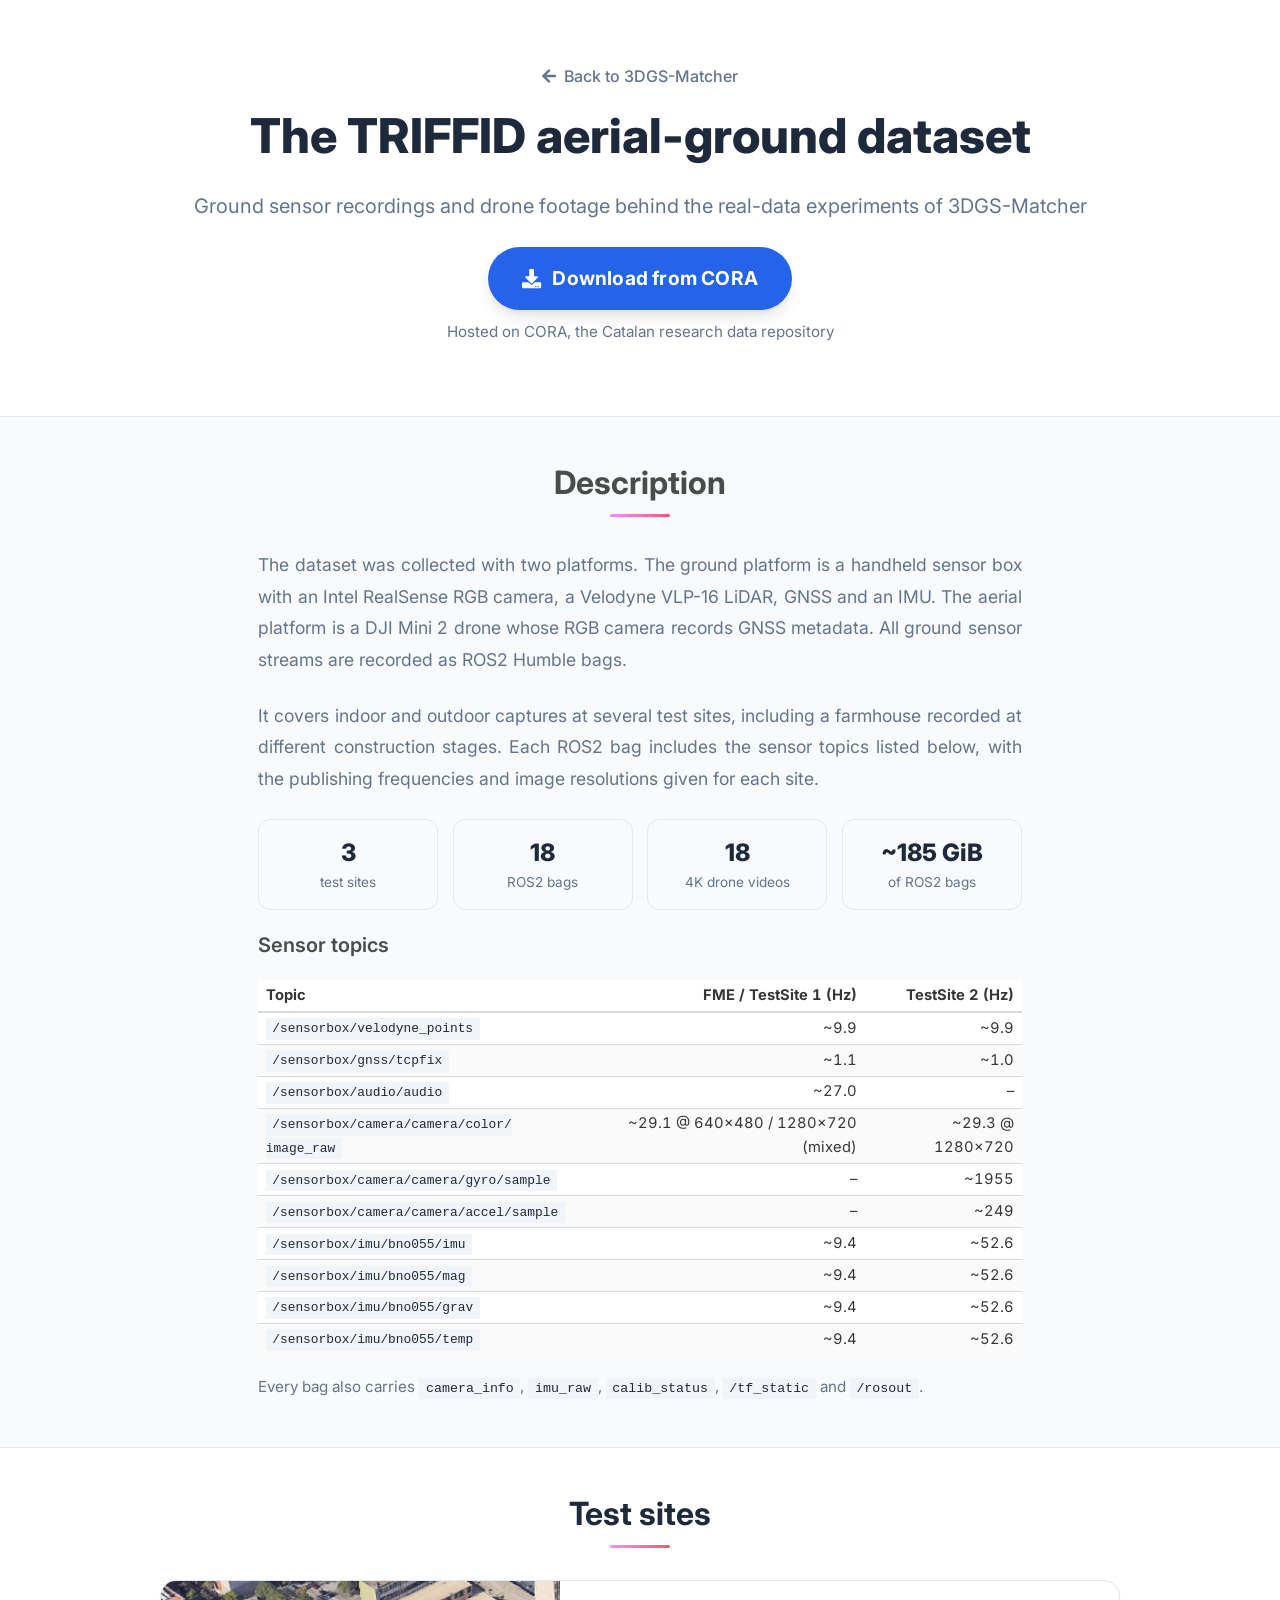
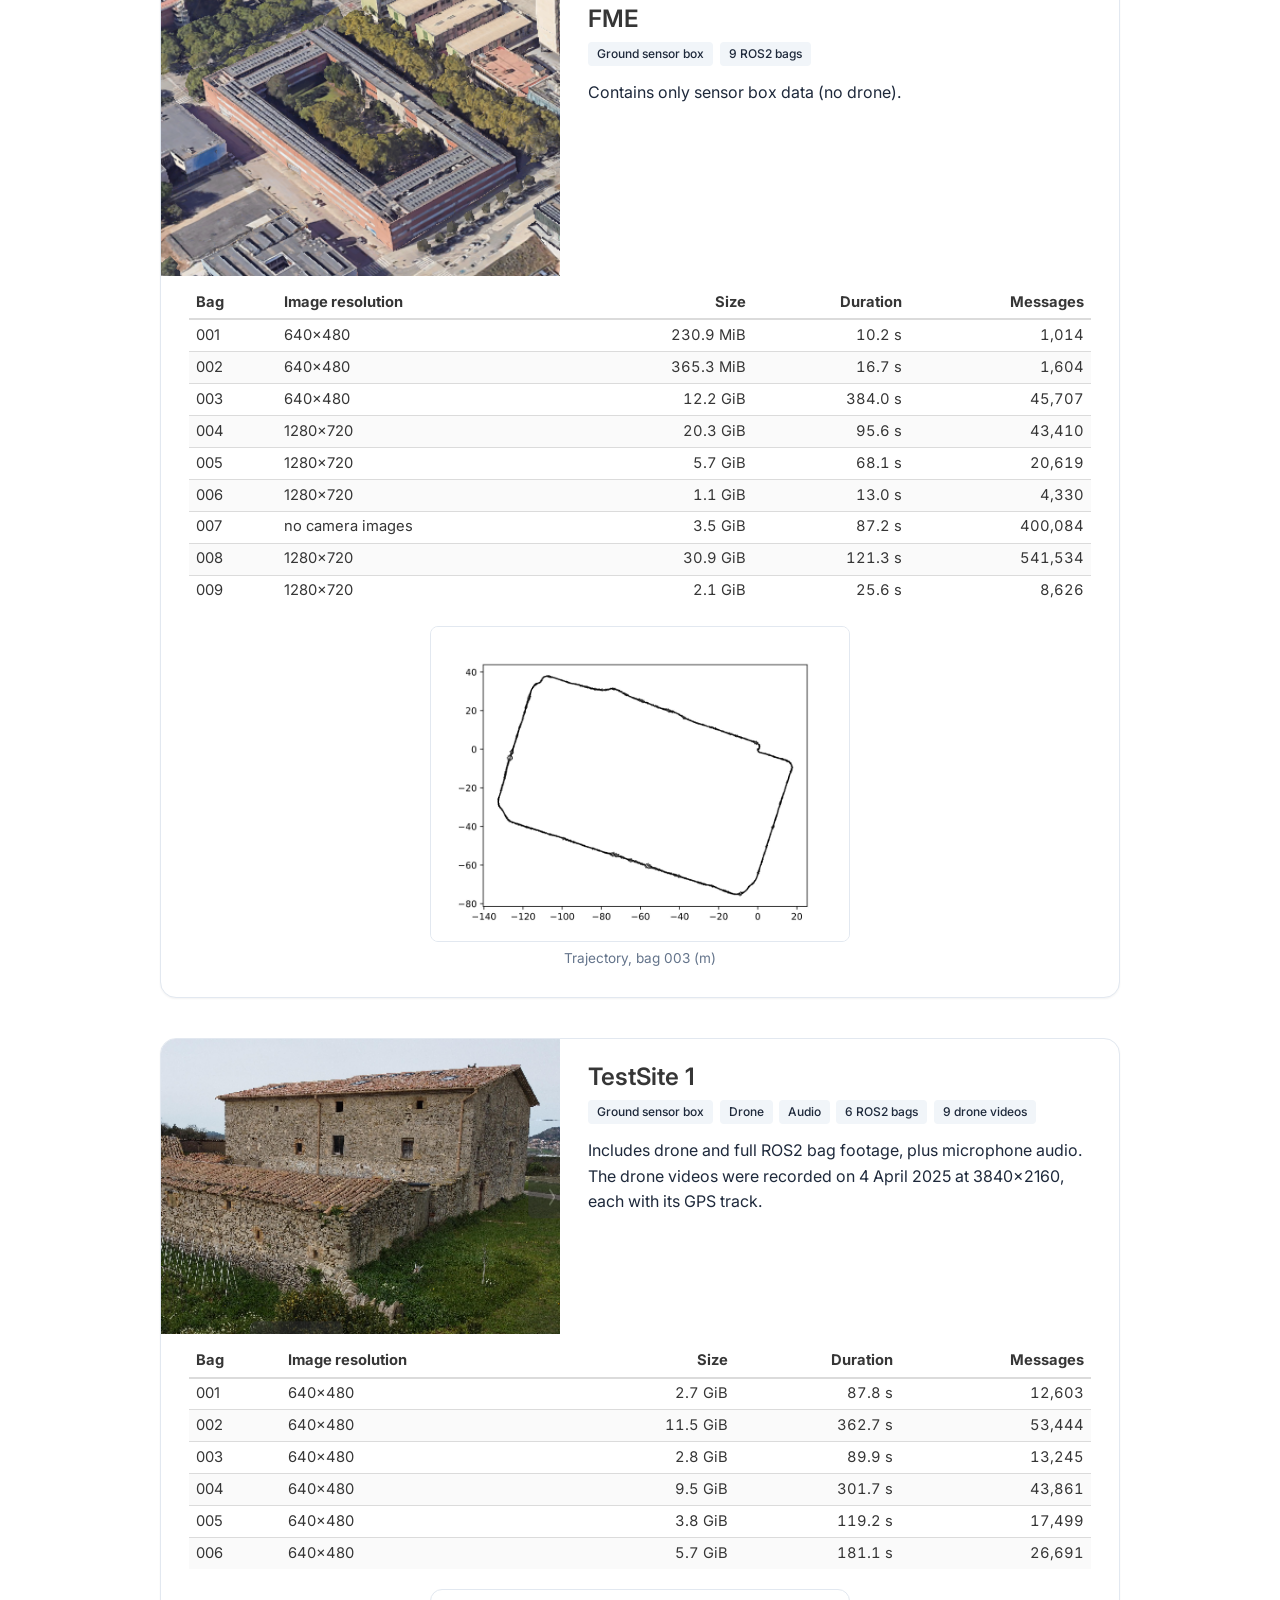
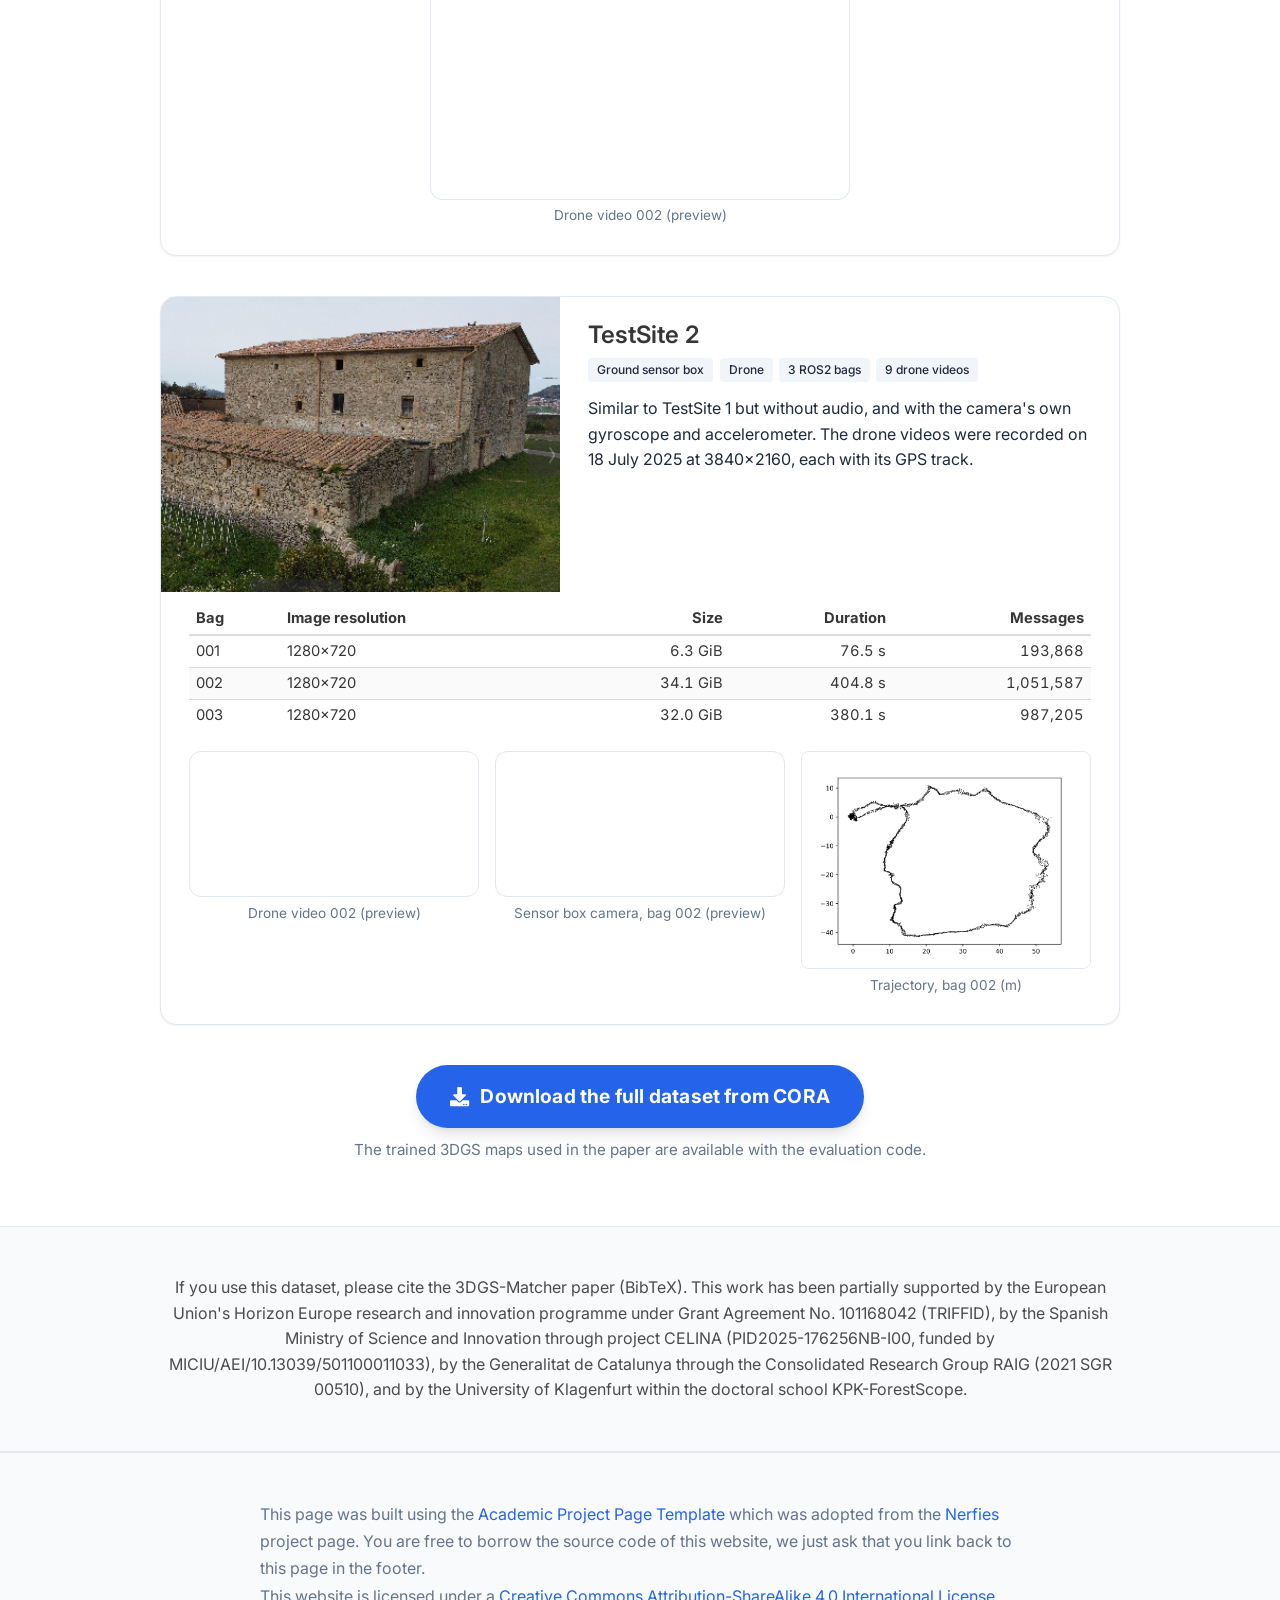
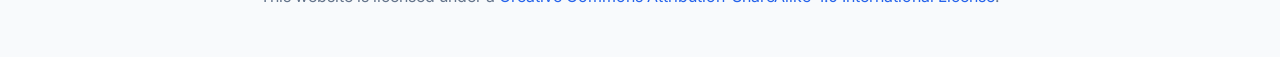
==== dataset.html @ 2a4c0d6c "Add dataset page, logos, funding and perturbation studies - dataset.html: TRIFFID aerial-ground data" ====
<!DOCTYPE html>
<html lang="en">
<head>
  <meta charset="utf-8">
  <meta name="viewport" content="width=device-width, initial-scale=1">
  <title>Dataset | 3DGS-Matcher</title>
  <meta name="description" content="Aerial and ground recordings used by 3DGS-Matcher: ROS2 bags from a handheld LiDAR, camera, GNSS and IMU sensor box, and DJI drone footage, downloadable from CORA.">
  <meta name="author" content="Jaume Albardaner i Torras, Félix Auger, Frédérick Lanthier, Àngel Santamaria-Navarro">
  <meta name="theme-color" content="#2563eb">
  <link rel="icon" type="image/x-icon" href="https://github.com/JaumeAlbardaner/JaumeAlbardaner.github.io/blob/master/assets/img/J.png?raw=true">

  <link rel="preconnect" href="https://fonts.googleapis.com">
  <link rel="preconnect" href="https://fonts.gstatic.com" crossorigin>
  <link href="https://fonts.googleapis.com/css2?family=Inter:wght@400;500;600;700;800&display=swap" rel="stylesheet">
  <link rel="stylesheet" href="static/css/bulma.min.css">
  <link rel="stylesheet" href="static/css/index.css">
  <link rel="stylesheet" href="static/css/fontawesome.all.min.css">
  <script defer src="static/js/fontawesome.all.min.js"></script>

  <style>
    .back-link { display: inline-block; margin-bottom: 1.25rem; color: var(--text-secondary); font-weight: 500; }
    .back-link:hover { color: var(--primary-color); }

    /* The download button: the most visible element of the page. */
    .cora-cta { display: flex; flex-direction: column; align-items: center; gap: 0.6rem; margin: 1.75rem 0 0.5rem; }
    .cora-button {
      display: inline-flex; align-items: center; gap: 0.7rem;
      padding: 1rem 2.1rem; border-radius: 999px;
      background: var(--primary-color); color: #fff !important;
      font-size: 1.2rem; font-weight: 700; letter-spacing: 0.01em;
      box-shadow: var(--shadow-lg); transition: var(--transition);
    }
    .cora-button:hover { background: var(--primary-hover); transform: translateY(-2px); box-shadow: var(--shadow-xl); }
    .cora-note { color: var(--text-secondary); font-size: 0.95rem; }

    .fact-grid { display: grid; grid-template-columns: repeat(auto-fit, minmax(150px, 1fr)); gap: 0.9rem; margin: 1.5rem 0; }
    .fact { background: var(--background-secondary); border: 1px solid var(--border-color); border-radius: var(--border-radius); padding: 0.9rem 1rem; text-align: center; }
    .fact .num { display: block; font-size: 1.5rem; font-weight: 800; color: var(--text-primary); }
    .fact .lbl { display: block; font-size: 0.85rem; color: var(--text-secondary); }

    .site-card { border: 1px solid var(--border-color); border-radius: var(--border-radius-lg); overflow: hidden; margin-bottom: 2.5rem; background: var(--background-primary); box-shadow: var(--shadow-sm); }
    .site-card .site-head { display: grid; grid-template-columns: minmax(0, 1fr) minmax(0, 1.4fr); }
    .site-card .site-photo { width: 100%; height: 100%; min-height: 220px; object-fit: cover; display: block; }
    .site-card .site-text { padding: 1.5rem 1.75rem; }
    .site-card .site-text h3 { margin-bottom: 0.4rem; }
    .site-card .site-body { padding: 0 1.75rem 1.75rem; }
    .tag-row { display: flex; flex-wrap: wrap; gap: 0.4rem; margin: 0.6rem 0 0.9rem; }
    .tag-row .tag { background: var(--background-accent); color: var(--text-primary); font-weight: 500; }

    .table-wrap { overflow-x: auto; margin: 0.75rem 0 1.25rem; }
    .table-wrap table { width: 100%; font-size: 0.92rem; }
    .table-wrap th { white-space: nowrap; }
    .table-wrap td.num, .table-wrap th.num { text-align: right; font-variant-numeric: tabular-nums; }

    .media-row { display: grid; grid-template-columns: repeat(auto-fit, minmax(220px, 1fr)); gap: 1rem; margin-top: 0.75rem; }
    .media-row.single { grid-template-columns: minmax(0, 420px); justify-content: center; }
    .media-row figure { margin: 0; }
    .media-row img, .media-row video { width: 100%; border-radius: var(--border-radius); border: 1px solid var(--border-color); background: #fff; display: block; }
    .media-row figcaption { font-size: 0.85rem; color: var(--text-secondary); margin-top: 0.35rem; text-align: center; }

    .column { min-width: 0; }
    .table-wrap code { white-space: normal; word-break: normal; }
    @media (max-width: 768px) {
      .table-wrap table { font-size: 0.8rem; }
      .table-wrap th { white-space: normal; }
      .table-wrap td, .table-wrap th { padding-left: 0.35em; padding-right: 0.35em; }
      .site-card .site-head { grid-template-columns: 1fr; }
      .site-card .site-photo { min-height: 180px; max-height: 240px; }
      .site-card .site-text, .site-card .site-body { padding-left: 1rem; padding-right: 1rem; }
      .cora-button { font-size: 1.05rem; padding: 0.9rem 1.5rem; }
    }
  </style>
</head>
<body>
<main id="main-content">

  <!-- Header and download -->
  <section class="hero">
    <div class="hero-body">
      <div class="container is-max-desktop has-text-centered">
        <a class="back-link" href="index.html"><i class="fas fa-arrow-left"></i>&nbsp; Back to 3DGS-Matcher</a>
        <h1 class="title is-1 publication-title">The TRIFFID aerial-ground dataset</h1>
        <p class="subtitle is-5" style="color: var(--text-secondary); margin-top: 0.75rem;">
          Ground sensor recordings and drone footage behind the real-data
          experiments of 3DGS-Matcher
        </p>

        <div class="cora-cta">
          <!-- TODO: replace CORA_URL with the dataset's CORA record (dataverse.csuc.cat) -->
          <a class="cora-button" href="CORA_URL" target="_blank" rel="noopener">
            <i class="fas fa-download"></i><span>Download from CORA</span>
          </a>
          <span class="cora-note">Hosted on CORA, the Catalan research data repository</span>
        </div>
      </div>
    </div>
  </section>

  <!-- Description -->
  <section class="section hero is-light">
    <div class="container is-max-desktop">
      <div class="columns is-centered">
        <div class="column is-four-fifths">
          <h2 class="title is-3 has-text-centered">Description</h2>
          <div class="content has-text-justified">
            <p>
              The dataset was collected with two platforms. The ground platform is a handheld sensor box
              with an Intel RealSense RGB camera, a Velodyne VLP-16 LiDAR, GNSS and an IMU. The aerial
              platform is a DJI Mini 2 drone whose RGB camera records GNSS metadata. All ground sensor
              streams are recorded as ROS2 Humble bags.
            </p>
            <p>
              It covers indoor and outdoor captures at several test sites, including a farmhouse recorded
              at different construction stages. Each ROS2 bag includes the sensor topics listed below, with
              the publishing frequencies and image resolutions given for each site.
            </p>
          </div>

          <div class="fact-grid">
            <div class="fact"><span class="num">3</span><span class="lbl">test sites</span></div>
            <div class="fact"><span class="num">18</span><span class="lbl">ROS2 bags</span></div>
            <div class="fact"><span class="num">18</span><span class="lbl">4K drone videos</span></div>
            <div class="fact"><span class="num">~185 GiB</span><span class="lbl">of ROS2 bags</span></div>
          </div>

          <h3 class="title is-5">Sensor topics</h3>
          <div class="table-wrap">
            <table class="table is-striped is-narrow is-hoverable">
              <thead>
                <tr><th>Topic</th><th class="num">FME / TestSite 1 (Hz)</th><th class="num">TestSite 2 (Hz)</th></tr>
              </thead>
              <tbody>
                <tr><td><code>/sensorbox/<wbr>velodyne_points</code></td><td class="num">~9.9</td><td class="num">~9.9</td></tr>
                <tr><td><code>/sensorbox/<wbr>gnss/<wbr>tcpfix</code></td><td class="num">~1.1</td><td class="num">~1.0</td></tr>
                <tr><td><code>/sensorbox/<wbr>audio/<wbr>audio</code></td><td class="num">~27.0</td><td class="num">&ndash;</td></tr>
                <tr><td><code>/sensorbox/<wbr>camera/<wbr>camera/<wbr>color/<wbr>image_raw</code></td><td class="num">~29.1 @ 640&times;480 / 1280&times;720 (mixed)</td><td class="num">~29.3 @ 1280&times;720</td></tr>
                <tr><td><code>/sensorbox/<wbr>camera/<wbr>camera/<wbr>gyro/<wbr>sample</code></td><td class="num">&ndash;</td><td class="num">~1955</td></tr>
                <tr><td><code>/sensorbox/<wbr>camera/<wbr>camera/<wbr>accel/<wbr>sample</code></td><td class="num">&ndash;</td><td class="num">~249</td></tr>
                <tr><td><code>/sensorbox/<wbr>imu/<wbr>bno055/<wbr>imu</code></td><td class="num">~9.4</td><td class="num">~52.6</td></tr>
                <tr><td><code>/sensorbox/<wbr>imu/<wbr>bno055/<wbr>mag</code></td><td class="num">~9.4</td><td class="num">~52.6</td></tr>
                <tr><td><code>/sensorbox/<wbr>imu/<wbr>bno055/<wbr>grav</code></td><td class="num">~9.4</td><td class="num">~52.6</td></tr>
                <tr><td><code>/sensorbox/<wbr>imu/<wbr>bno055/<wbr>temp</code></td><td class="num">~9.4</td><td class="num">~52.6</td></tr>
              </tbody>
            </table>
          </div>
          <p class="cora-note">Every bag also carries <code>camera_info</code>, <code>imu_raw</code>, <code>calib_status</code>, <code>/tf_static</code> and <code>/rosout</code>.</p>
        </div>
      </div>
    </div>
  </section>

  <!-- Sites -->
  <section class="section">
    <div class="container is-max-desktop">
      <h2 class="title is-3 has-text-centered" style="margin-bottom: 2rem;">Test sites</h2>

      <!-- FME -->
      <article class="site-card">
        <div class="site-head">
          <img class="site-photo" src="static/dataset/fme.png" alt="Aerial view of the FME building and its courtyard" loading="lazy">
          <div class="site-text">
            <h3 class="title is-4">FME</h3>
            <div class="tag-row"><span class="tag">Ground sensor box</span><span class="tag">9 ROS2 bags</span></div>
            <p>Contains only sensor box data (no drone).</p>
          </div>
        </div>
        <div class="site-body">
          <div class="table-wrap">
            <table class="table is-striped is-narrow">
              <thead><tr><th>Bag</th><th>Image resolution</th><th class="num">Size</th><th class="num">Duration</th><th class="num">Messages</th></tr></thead>
              <tbody>
                <tr><td>001</td><td>640&times;480</td><td class="num">230.9 MiB</td><td class="num">10.2 s</td><td class="num">1,014</td></tr>
                <tr><td>002</td><td>640&times;480</td><td class="num">365.3 MiB</td><td class="num">16.7 s</td><td class="num">1,604</td></tr>
                <tr><td>003</td><td>640&times;480</td><td class="num">12.2 GiB</td><td class="num">384.0 s</td><td class="num">45,707</td></tr>
                <tr><td>004</td><td>1280&times;720</td><td class="num">20.3 GiB</td><td class="num">95.6 s</td><td class="num">43,410</td></tr>
                <tr><td>005</td><td>1280&times;720</td><td class="num">5.7 GiB</td><td class="num">68.1 s</td><td class="num">20,619</td></tr>
                <tr><td>006</td><td>1280&times;720</td><td class="num">1.1 GiB</td><td class="num">13.0 s</td><td class="num">4,330</td></tr>
                <tr><td>007</td><td>no camera images</td><td class="num">3.5 GiB</td><td class="num">87.2 s</td><td class="num">400,084</td></tr>
                <tr><td>008</td><td>1280&times;720</td><td class="num">30.9 GiB</td><td class="num">121.3 s</td><td class="num">541,534</td></tr>
                <tr><td>009</td><td>1280&times;720</td><td class="num">2.1 GiB</td><td class="num">25.6 s</td><td class="num">8,626</td></tr>
              </tbody>
            </table>
          </div>
          <div class="media-row single">
            <figure><img src="static/dataset/fme_traj_003.jpg" alt="Trajectory of FME bag 003" loading="lazy"><figcaption>Trajectory, bag 003 (m)</figcaption></figure>
          </div>
        </div>
      </article>

      <!-- TestSite 1 -->
      <article class="site-card">
        <div class="site-head">
          <img class="site-photo" src="static/dataset/farmhouse.png" alt="The farmhouse test site" loading="lazy">
          <div class="site-text">
            <h3 class="title is-4">TestSite 1</h3>
            <div class="tag-row"><span class="tag">Ground sensor box</span><span class="tag">Drone</span><span class="tag">Audio</span><span class="tag">6 ROS2 bags</span><span class="tag">9 drone videos</span></div>
            <p>Includes drone and full ROS2 bag footage, plus microphone audio. The drone videos were recorded on 4 April 2025 at 3840&times;2160, each with its GPS track.</p>
          </div>
        </div>
        <div class="site-body">
          <div class="table-wrap">
            <table class="table is-striped is-narrow">
              <thead><tr><th>Bag</th><th>Image resolution</th><th class="num">Size</th><th class="num">Duration</th><th class="num">Messages</th></tr></thead>
              <tbody>
                <tr><td>001</td><td>640&times;480</td><td class="num">2.7 GiB</td><td class="num">87.8 s</td><td class="num">12,603</td></tr>
                <tr><td>002</td><td>640&times;480</td><td class="num">11.5 GiB</td><td class="num">362.7 s</td><td class="num">53,444</td></tr>
                <tr><td>003</td><td>640&times;480</td><td class="num">2.8 GiB</td><td class="num">89.9 s</td><td class="num">13,245</td></tr>
                <tr><td>004</td><td>640&times;480</td><td class="num">9.5 GiB</td><td class="num">301.7 s</td><td class="num">43,861</td></tr>
                <tr><td>005</td><td>640&times;480</td><td class="num">3.8 GiB</td><td class="num">119.2 s</td><td class="num">17,499</td></tr>
                <tr><td>006</td><td>640&times;480</td><td class="num">5.7 GiB</td><td class="num">181.1 s</td><td class="num">26,691</td></tr>
              </tbody>
            </table>
          </div>
          <div class="media-row single">
            <figure><video src="static/dataset/ts1_drone_002.mp4" autoplay muted loop playsinline preload="metadata"></video><figcaption>Drone video 002 (preview)</figcaption></figure>
          </div>
        </div>
      </article>

      <!-- TestSite 2 -->
      <article class="site-card">
        <div class="site-head">
          <img class="site-photo" src="static/dataset/farmhouse.png" alt="The farmhouse test site" loading="lazy">
          <div class="site-text">
            <h3 class="title is-4">TestSite 2</h3>
            <div class="tag-row"><span class="tag">Ground sensor box</span><span class="tag">Drone</span><span class="tag">3 ROS2 bags</span><span class="tag">9 drone videos</span></div>
            <p>Similar to TestSite 1 but without audio, and with the camera's own gyroscope and accelerometer. The drone videos were recorded on 18 July 2025 at 3840&times;2160, each with its GPS track.</p>
          </div>
        </div>
        <div class="site-body">
          <div class="table-wrap">
            <table class="table is-striped is-narrow">
              <thead><tr><th>Bag</th><th>Image resolution</th><th class="num">Size</th><th class="num">Duration</th><th class="num">Messages</th></tr></thead>
              <tbody>
                <tr><td>001</td><td>1280&times;720</td><td class="num">6.3 GiB</td><td class="num">76.5 s</td><td class="num">193,868</td></tr>
                <tr><td>002</td><td>1280&times;720</td><td class="num">34.1 GiB</td><td class="num">404.8 s</td><td class="num">1,051,587</td></tr>
                <tr><td>003</td><td>1280&times;720</td><td class="num">32.0 GiB</td><td class="num">380.1 s</td><td class="num">987,205</td></tr>
              </tbody>
            </table>
          </div>
          <div class="media-row">
            <figure><video src="static/dataset/ts2_drone_002.mp4" autoplay muted loop playsinline preload="metadata"></video><figcaption>Drone video 002 (preview)</figcaption></figure>
            <figure><video src="static/dataset/ts2_handheld_002.mp4" autoplay muted loop playsinline preload="metadata"></video><figcaption>Sensor box camera, bag 002 (preview)</figcaption></figure>
            <figure><img src="static/dataset/ts2_traj_002.jpg" alt="Trajectory of TestSite 2 bag 002" loading="lazy"><figcaption>Trajectory, bag 002 (m)</figcaption></figure>
          </div>
        </div>
      </article>

      <div class="cora-cta" style="margin-bottom: 1rem;">
        <a class="cora-button" href="CORA_URL" target="_blank" rel="noopener">
          <i class="fas fa-download"></i><span>Download the full dataset from CORA</span>
        </a>
        <span class="cora-note">The trained 3DGS maps used in the paper are available with the evaluation code.</span>
      </div>
    </div>
  </section>

  <section class="section hero is-light">
    <div class="container is-max-desktop content has-text-centered">
      <p>
        If you use this dataset, please cite the 3DGS-Matcher paper (<a href="index.html#BibTeX">BibTeX</a>).
        This work has been partially supported by the European Union's Horizon Europe research and
        innovation programme under Grant Agreement No. 101168042 (TRIFFID), by the Spanish Ministry of
        Science and Innovation through project CELINA (PID2025-176256NB-I00, funded by
        MICIU/AEI/10.13039/501100011033), by the Generalitat de Catalunya through the Consolidated
        Research Group RAIG (2021 SGR 00510), and by the University of Klagenfurt within the doctoral
        school KPK-ForestScope.
      </p>
    </div>
  </section>

</main>

<footer class="footer">
  <div class="container">
    <div class="columns is-centered">
      <div class="column is-8">
        <div class="content">
          <p>
            This page was built using the <a href="https://github.com/eliahuhorwitz/Academic-project-page-template" target="_blank">Academic Project Page Template</a> which was adopted from the <a href="https://nerfies.github.io" target="_blank">Nerfies</a> project page.
            You are free to borrow the source code of this website, we just ask that you link back to this page in the footer. <br> This website is licensed under a <a rel="license" href="http://creativecommons.org/licenses/by-sa/4.0/" target="_blank">Creative
            Commons Attribution-ShareAlike 4.0 International License</a>.
          </p>
        </div>
      </div>
    </div>
  </div>
</footer>
</body>
</html>
---- static/css/index.css ----
/* Modern CSS Variables for consistent theming */
:root {
  --primary-color: #2563eb;
  --primary-hover: #1d4ed8;
  --secondary-color: #64748b;
  --accent-color: #0ea5e9;
  --text-primary: #1e293b;
  --text-secondary: #64748b;
  --text-light: #94a3b8;
  --background-primary: #ffffff;
  --background-secondary: #f8fafc;
  --background-accent: #f1f5f9;
  --border-color: #e2e8f0;
  --shadow-sm: 0 1px 2px 0 rgb(0 0 0 / 0.05);
  --shadow-md: 0 4px 6px -1px rgb(0 0 0 / 0.1), 0 2px 4px -2px rgb(0 0 0 / 0.1);
  --shadow-lg: 0 10px 15px -3px rgb(0 0 0 / 0.1), 0 4px 6px -4px rgb(0 0 0 / 0.1);
  --shadow-xl: 0 20px 25px -5px rgb(0 0 0 / 0.1), 0 8px 10px -6px rgb(0 0 0 / 0.1);
  --gradient-primary: linear-gradient(135deg, #667eea 0%, #764ba2 100%);
  --gradient-accent: linear-gradient(135deg, #f093fb 0%, #f5576c 100%);
  --gradient-subtle: linear-gradient(135deg, #ffecd2 0%, #fcb69f 100%);
  --border-radius: 12px;
  --border-radius-lg: 16px;
  --transition: all 0.3s cubic-bezier(0.4, 0, 0.2, 1);
}

/* Smooth scrolling for better UX */
html {
  scroll-behavior: smooth;
}

body {
  font-family: 'Inter', 'Segoe UI', -apple-system, BlinkMacSystemFont, sans-serif;
  color: var(--text-primary);
  line-height: 1.6;
  font-size: 16px;
  background-color: var(--background-primary);
  -webkit-font-smoothing: antialiased;
  -moz-osx-font-smoothing: grayscale;
}


/* Modern Button Styles */
.button {
  border-radius: var(--border-radius) !important;
  font-weight: 600 !important;
  transition: var(--transition) !important;
  border: 2px solid transparent !important;
  position: relative;
  overflow: hidden;
}

.button.is-dark {
  background: var(--text-primary) !important;
  border: none !important;
  color: white !important;
  box-shadow: var(--shadow-md);
}

.button.is-dark:hover {
  transform: translateY(-2px);
  box-shadow: var(--shadow-lg);
  background: var(--primary-color) !important;
}

.button.is-dark:active {
  transform: translateY(0);
  box-shadow: var(--shadow-md);
}

.footer .icon-link {
    font-size: 25px;
    color: var(--text-secondary);
    transition: var(--transition);
}

.footer .icon-link:hover {
    color: var(--primary-color);
    transform: translateY(-2px);
}

.link-block a {
    margin: 8px 4px;
}

.dnerf {
  font-variant: small-caps;
}


/* Hero Section Modernization */
.hero {
  position: relative;
  overflow: hidden;
}

.hero.is-light {
  background: var(--background-secondary);
  border-top: 1px solid var(--border-color);
  border-bottom: 1px solid var(--border-color);
}

.hero-body {
  padding: 4rem 1.5rem;
}

.teaser .hero-body {
  padding-top: 2rem;
  padding-bottom: 4rem;
}

.teaser {
  font-family: 'Inter', sans-serif;
}


/* Publication Content Styling */
.publication-title {
    font-family: 'Inter', sans-serif !important;
    font-weight: 800 !important;
    color: var(--text-primary) !important;
    margin-bottom: 2rem !important;
    line-height: 1.1 !important;
}

.publication-banner {
  max-height: 70vh;
  border-radius: var(--border-radius-lg);
  overflow: hidden;
  box-shadow: var(--shadow-xl);
  margin: 2rem 0;
}

.publication-banner video {
  position: relative;
  left: auto;
  top: auto;
  transform: none;
  object-fit: cover;
  width: 100%;
  height: 100%;
  border-radius: var(--border-radius-lg);
}

.publication-header .hero-body {
  padding: 6rem 1.5rem 4rem;
}

.publication-authors {
    font-family: 'Inter', sans-serif !important;
    font-weight: 500;
    margin-bottom: 1.5rem;
}

.publication-venue {
    color: var(--text-secondary);
    width: fit-content;
    font-weight: 600;
    background: var(--background-accent);
    padding: 0.5rem 1rem;
    border-radius: var(--border-radius);
    margin-top: 1rem;
    display: inline-block;
}

.publication-awards {
    color: #ef4444;
    width: fit-content;
    font-weight: 700;
    background: linear-gradient(135deg, #fef2f2, #fee2e2);
    padding: 0.5rem 1rem;
    border-radius: var(--border-radius);
    border-left: 4px solid #ef4444;
    margin-top: 1rem;
}

.publication-authors a {
   color: var(--primary-color) !important;
   text-decoration: none;
   font-weight: 600;
   transition: var(--transition);
   position: relative;
}

.publication-authors a::after {
    content: '';
    position: absolute;
    width: 0;
    height: 2px;
    bottom: -2px;
    left: 0;
    background: var(--gradient-accent);
    transition: var(--transition);
}

.publication-authors a:hover::after {
    width: 100%;
}

.publication-authors a:hover {
    color: var(--primary-hover) !important;
}

.author-block {
  display: inline-block;
  margin-right: 0.5rem;
}

.publication-banner img {
  border-radius: var(--border-radius-lg);
  box-shadow: var(--shadow-lg);
  transition: var(--transition);
}

.publication-banner img:hover {
  transform: scale(1.02);
  box-shadow: var(--shadow-xl);
}

/* Modern Video and Carousel Styling */
.publication-video {
    position: relative;
    width: 100%;
    height: 0;
    padding-bottom: 56.25%;
    overflow: hidden;
    border-radius: var(--border-radius-lg) !important;
    box-shadow: var(--shadow-xl);
    transition: var(--transition);
}

.publication-video:hover {
    transform: translateY(-4px);
    box-shadow: var(--shadow-xl);
}

.publication-video iframe {
    position: absolute;
    top: 0;
    left: 0;
    width: 100%;
    height: 100%;
    border-radius: var(--border-radius-lg);
}

.publication-body img {
  border-radius: var(--border-radius);
  box-shadow: var(--shadow-md);
  transition: var(--transition);
}

.publication-body img:hover {
  transform: translateY(-2px);
  box-shadow: var(--shadow-lg);
}

.results-carousel {
  overflow: hidden;
  padding: 1rem 0;
}

.results-carousel .item {
  margin: 1rem;
  overflow: hidden;
  padding: 1.5rem;
  font-size: 0;
  background: var(--background-primary);
  border-radius: var(--border-radius-lg);
  box-shadow: var(--shadow-md);
  transition: var(--transition);
  border: 1px solid var(--border-color);
}

.results-carousel .item:hover {
  transform: translateY(-4px);
  box-shadow: var(--shadow-lg);
}

.results-carousel .item img,
.results-carousel video {
  margin: 0;
  border-radius: var(--border-radius);
  width: 100%;
  height: auto;
}

.results-carousel .subtitle {
  font-size: 1rem !important;
  color: var(--text-secondary);
  margin-top: 1rem;
  font-weight: 500;
}

/* Pagination and Misc Improvements */
.slider-pagination .slider-page {
  background: var(--primary-color);
  border-radius: 50%;
  transition: var(--transition);
}

.slider-pagination .slider-page.is-active {
  background: var(--primary-hover);
  transform: scale(1.2);
}

.eql-cntrb { 
  font-size: 0.875rem;
  color: var(--text-light);
  font-style: italic;
}

/* Section Titles */
.title.is-3 {
  font-family: 'Inter', sans-serif !important;
  font-weight: 700 !important;
  color: var(--text-primary);
  margin-bottom: 2rem !important;
  position: relative;
  padding-bottom: 1rem;
}

.title.is-3::after {
  content: '';
  position: absolute;
  bottom: 0;
  left: 50%;
  transform: translateX(-50%);
  width: 60px;
  height: 3px;
  background: var(--gradient-accent);
  border-radius: 2px;
}

/* Content Improvements */
.content.has-text-justified {
  font-size: 1.1rem;
  line-height: 1.8;
  color: var(--text-secondary);
}

.content.has-text-justified p {
  margin-bottom: 1.5rem;
}

/* Footer Improvements */
.footer {
  background: var(--background-secondary);
  border-top: 1px solid var(--border-color);
  padding: 3rem 1.5rem;
}

.footer .content {
  color: var(--text-secondary);
  line-height: 1.7;
}

.footer a {
  color: var(--primary-color);
  text-decoration: none;
  transition: var(--transition);
}

.footer a:hover {
  color: var(--primary-hover);
  text-decoration: underline;
}

/* BibTeX Styling */
pre {
  background: var(--background-accent) !important;
  border: 1px solid var(--border-color) !important;
  border-radius: var(--border-radius) !important;
  padding: 1.5rem !important;
  font-size: 0.9rem !important;
  overflow-x: auto;
  box-shadow: var(--shadow-sm);
}

code {
  background: var(--background-accent) !important;
  color: var(--text-primary) !important;
  font-family: 'SF Mono', 'Monaco', 'Cascadia Code', 'Roboto Mono', monospace !important;
}

/* BibTeX Section Improvements */
.bibtex-header {
  display: flex;
  justify-content: space-between;
  align-items: center;
  margin-bottom: 1rem;
}

.copy-bibtex-btn {
  background: var(--primary-color);
  color: white;
  border: none;
  border-radius: var(--border-radius);
  padding: 0.75rem 1rem;
  font-size: 0.9rem;
  font-weight: 600;
  cursor: pointer;
  transition: var(--transition);
  display: inline-flex;
  align-items: center;
  gap: 0.5rem;
}

.copy-bibtex-btn:hover {
  background: var(--primary-hover);
  transform: translateY(-2px);
  box-shadow: var(--shadow-md);
}

.copy-bibtex-btn.copied {
  background: #10b981;
}

.copy-bibtex-btn.copied .copy-text::after {
  content: "ied!";
}

/* Scroll to Top Button */
.scroll-to-top {
  position: fixed;
  bottom: 2rem;
  right: 2rem;
  width: 50px;
  height: 50px;
  background: var(--primary-color);
  color: white;
  border: none;
  border-radius: 50%;
  cursor: pointer;
  opacity: 0;
  visibility: hidden;
  transition: var(--transition);
  z-index: 999;
  display: flex;
  align-items: center;
  justify-content: center;
  font-size: 1.2rem;
  box-shadow: var(--shadow-lg);
}

.scroll-to-top:hover {
  background: var(--primary-hover);
  transform: translateY(-3px);
  box-shadow: var(--shadow-xl);
}

.scroll-to-top.visible {
  opacity: 1;
  visibility: visible;
}


/* More Works Dropdown */
.more-works-container {
  position: fixed;
  top: 2rem;
  right: 2rem;
  z-index: 1000;
}

.more-works-btn {
  background: var(--background-primary);
  color: var(--text-primary);
  border: 2px solid var(--border-color);
  border-radius: var(--border-radius-lg);
  padding: 0.75rem 1.25rem;
  font-weight: 600;
  font-size: 0.9rem;
  box-shadow: var(--shadow-md);
  transition: var(--transition);
  cursor: pointer;
  text-decoration: none;
  display: inline-flex;
  align-items: center;
  gap: 0.5rem;
  font-family: 'Inter', sans-serif;
}

.more-works-btn:hover {
  transform: translateY(-2px);
  box-shadow: var(--shadow-lg);
  background: var(--background-secondary);
  border-color: var(--primary-color);
}

.more-works-btn .dropdown-arrow {
  transition: var(--transition);
  font-size: 0.8rem;
}

.more-works-btn.active .dropdown-arrow {
  transform: rotate(180deg);
}

.more-works-dropdown {
  position: absolute;
  top: calc(100% + 0.5rem);
  right: 0;
  width: 400px;
  max-width: 90vw;
  background: var(--background-primary);
  border: 1px solid var(--border-color);
  border-radius: var(--border-radius-lg);
  box-shadow: var(--shadow-xl);
  opacity: 0;
  visibility: hidden;
  transform: translateY(-10px);
  transition: var(--transition);
  max-height: 70vh;
  overflow-y: auto;
}

.more-works-dropdown.show {
  opacity: 1;
  visibility: visible;
  transform: translateY(0);
}

.dropdown-header {
  display: flex;
  justify-content: space-between;
  align-items: center;
  padding: 1.5rem 1.5rem 1rem;
  border-bottom: 1px solid var(--border-color);
}

.dropdown-header h4 {
  margin: 0;
  font-size: 1.1rem;
  font-weight: 700;
  color: var(--text-primary);
}

.close-btn {
  background: none;
  border: none;
  color: var(--text-secondary);
  cursor: pointer;
  padding: 0.5rem;
  border-radius: var(--border-radius);
  transition: var(--transition);
}

.close-btn:hover {
  background: var(--background-accent);
  color: var(--text-primary);
}

.works-list {
  padding: 1rem;
}

.work-item {
  display: flex;
  align-items: flex-start;
  justify-content: space-between;
  padding: 1rem;
  border-radius: var(--border-radius);
  text-decoration: none;
  color: inherit;
  transition: var(--transition);
  margin-bottom: 0.5rem;
}

.work-item:hover {
  background: var(--background-accent);
  transform: translateX(4px);
}

.work-info h5 {
  margin: 0 0 0.5rem 0;
  font-size: 1rem;
  font-weight: 500;
  color: var(--text-primary);
}

.work-info p {
  margin: 0 0 0.5rem 0;
  font-size: 0.9rem;
  color: var(--text-secondary);
  line-height: 1.4;
}

.work-venue {
  font-size: 0.8rem;
  color: var(--text-light);
  font-style: italic;
}

.work-item .fas {
  color: var(--text-light);
  font-size: 0.9rem;
  margin-top: 0.2rem;
  flex-shrink: 0;
}


/* Mobile Responsive Improvements */
@media screen and (max-width: 768px) {
  .hero-body {
    padding: 2rem 1rem;
  }
  
  .publication-header .hero-body {
    padding: 3rem 1rem 2rem;
  }
  
  .publication-title {
    font-size: 2.5rem !important;
    line-height: 1.2 !important;
    margin-bottom: 1.5rem !important;
  }
  
  .publication-authors {
    font-size: 1rem !important;
  }
  
  .button {
    margin: 0.25rem !important;
    font-size: 0.875rem !important;
    padding: 0.75rem 1rem !important;
  }
  
  .more-works-container {
    bottom: 2rem;
    right: 1rem;
    top: auto;
  }
  
  .more-works-btn {
    padding: 0.6rem 1rem;
    font-size: 0.8rem;
  }
  
  .more-works-dropdown {
    width: calc(100vw - 2rem);
    right: -1rem;
    bottom: calc(100% + 0.5rem);
    top: auto;
  }
  
  .results-carousel .item {
    margin: 0.5rem;
    padding: 1rem;
  }
  
  .teaser .hero-body {
    padding: 1rem;
  }
  
  .content.has-text-justified {
    font-size: 1rem;
  }
}

@media screen and (max-width: 480px) {
  .publication-title {
    font-size: 2rem !important;
  }
  
  .hero-body {
    padding: 1.5rem 0.75rem;
  }
  
  .more-works-container {
    position: fixed;
    bottom: 2rem;
    right: 1rem;
    z-index: 1000;
  }
  
  .more-works-btn {
    padding: 0.5rem 0.75rem;
    font-size: 0.75rem;
  }
  
  .more-works-dropdown {
    position: absolute;
    bottom: calc(100% + 0.5rem);
    right: 0;
    width: calc(100vw - 2rem);
    max-width: 90vw;
  }
  
  .link-block {
    display: block;
    margin-bottom: 0.5rem;
  }
  
  .button {
    width: 100%;
    justify-content: center;
  }
}

/* Tablet Responsive */
@media screen and (min-width: 769px) and (max-width: 1024px) {
  .hero-body {
    padding: 3rem 2rem;
  }
  
  .publication-header .hero-body {
    padding: 4rem 2rem 3rem;
  }
}

/* Animation for page load */
@keyframes fadeInUp {
  from {
    opacity: 0;
    transform: translateY(30px);
  }
  to {
    opacity: 1;
    transform: translateY(0);
  }
}

.hero, .section {
  animation: fadeInUp 0.6s ease-out;
}

/* Improved focus states for accessibility */
.button:focus,
.related-works-btn:focus,
a:focus {
  outline: 2px solid var(--primary-color);
  outline-offset: 2px;
}


/* Print styles */
@media print {
  .more-works-container {
    display: none;
  }
  
  .hero, .section {
    animation: none;
  }
  
  .button {
    background: transparent !important;
    color: var(--text-primary) !important;
    box-shadow: none !important;
  }
}




/* ---- 3DGS-Matcher content blocks ---- */
.tagline { margin-top: 1.5rem !important; line-height: 1.6; }
.loop-grid { display: grid; gap: 1rem; margin: 1rem 0 1.5rem; }
.loop-grid.three { grid-template-columns: repeat(3, 1fr); }
.loop-grid.two { grid-template-columns: repeat(2, 1fr); }
.loop-grid figure, figure.loop { margin: 0; }
.loop-grid video, video.single, .figure-narrow video {
  width: 100%; display: block; border-radius: var(--border-radius);
  box-shadow: var(--shadow-md); background: #fff;
}
figure figcaption {
  font-size: 0.9rem; color: var(--text-secondary); text-align: center; margin-top: 0.5rem;
}
.figure-wide, .figure-narrow { margin: 1.5rem auto; }
.figure-narrow { max-width: 720px; }
#robust .figure-narrow { max-width: 560px; }
.figure-wide img, .figure-narrow img, .section figure img { width: 100%; display: block; border-radius: 8px; }
.result-title { margin-bottom: 0.5rem !important; }
.takeaway { color: var(--text-secondary); font-size: 1.05rem; margin-bottom: 1.25rem; max-width: 800px; }
.results-head { padding-bottom: 0; }
.method-cards { margin-top: 1rem; }
.method-card {
  height: 100%; padding: 1.25rem; border: 1px solid var(--border-color);
  border-radius: var(--border-radius); background: var(--background-secondary);
}
.method-card h4 { font-weight: 700; margin-bottom: 0.5rem; color: var(--text-primary); }
.method-card p { color: var(--text-secondary); font-size: 0.95rem; }
.bar-chart { margin: 1.5rem auto 0; max-width: 760px; }
.bar-chart-title { font-size: 0.9rem; color: var(--text-secondary); margin-bottom: 0.75rem; }
.bar-row { display: grid; grid-template-columns: 15rem 1fr 3rem; align-items: center; gap: 0.75rem; margin-bottom: 0.5rem; }
.bar-chart.compact .bar-row { grid-template-columns: 13rem 1fr 3rem; }
.bar-label small { display: block; font-weight: 400; }
.bar-label { font-size: 0.9rem; color: var(--text-primary); }
.bar-label small { color: var(--text-light); }
.bar-track { height: 1.1rem; background: var(--background-accent); border-radius: 4px; overflow: hidden; }
.bar-fill { display: block; height: 100%; background: #b8c2cf; border-radius: 4px; }
.bar-row.ours .bar-fill { background: var(--primary-color); opacity: 0.7; }
.bar-row.best .bar-fill { opacity: 1; }
.bar-row.ours .bar-label, .bar-row.ours .bar-value { font-weight: 600; }
.bar-value { font-size: 0.9rem; text-align: right; font-variant-numeric: tabular-nums; }
.poster-frame { width: 100%; height: 640px; border: 1px solid var(--border-color); border-radius: var(--border-radius); margin-bottom: 0.75rem; }

@media screen and (max-width: 768px) {
  .loop-grid.three, .loop-grid.two { grid-template-columns: 1fr; }
  .bar-row, .bar-chart.compact .bar-row { grid-template-columns: 8.5rem 1fr 2.5rem; }
  .poster-frame { height: 420px; }
}

.soon-tag {
  margin-left: 0.45em; padding: 0.05em 0.45em; border-radius: 999px;
  font-size: 0.7em; font-weight: 600; letter-spacing: 0.02em;
  background: rgb(255 255 255 / 0.18); color: rgb(255 255 255 / 0.85);
}

/* Affiliations: the three institutions side by side on one row */
.publication-authors.affiliations {
  display: flex; flex-wrap: nowrap; justify-content: center; align-items: flex-start;
  gap: 2rem; font-size: 1.05rem !important;
}
.publication-authors.affiliations .author-block { flex: 0 1 auto; margin: 0; }
@media (max-width: 768px) {
  .publication-authors.affiliations { flex-wrap: wrap; gap: 0.75rem 1.5rem; font-size: 0.95rem !important; }
}

/* Affiliation and funder logos */
.logo-row { display: flex; flex-wrap: wrap; justify-content: center; align-items: center; gap: 1.5rem 3rem; margin: 1.75rem 0; }
.logo-row img { height: 56px; width: auto; display: block; }
.logo-row a { display: block; }
.logo-row a::after { display: none !important; }
.logo-row.funders { gap: 1.25rem 2rem; }
.logo-row.funders img { height: 40px; }
.eu-emblem { display: inline-flex; align-items: center; gap: 0.6rem; font-family: Arial, Helvetica, sans-serif; font-size: 0.85rem; line-height: 1.15; color: #000; text-align: left; }
.logo-row.funders .eu-emblem img { height: 38px; }
.funding-text { max-width: 760px; margin: 0.5rem auto 0; font-size: 0.9rem; color: var(--text-secondary); text-align: center; }
@media (max-width: 768px) {
  .logo-row { gap: 1.25rem 1.75rem; }
  .logo-row img { height: 40px; }
  .logo-row.funders img { height: 36px; }
  .logo-row.funders .eu-emblem img { height: 34px; }
}

/* Institution logos above each affiliation */
.affiliations .author-block { display: flex; flex-direction: column; align-items: center; }
.aff-logos { display: flex; align-items: center; justify-content: center; gap: 0.9rem; height: 52px; margin-bottom: 0.6rem; }
.aff-logos a { display: block; }
.aff-logos a::after { display: none !important; }
.aff-logos img { height: 44px; width: auto; display: block; }
@media (max-width: 768px) {
  .aff-logos { height: 40px; }
  .aff-logos img { height: 32px; }
}

.chart-note { max-width: 760px; margin: 1rem auto 0; font-size: 0.85rem; color: var(--text-secondary); }
.bar-chart.compact.units .bar-row { grid-template-columns: 13rem 1fr 4rem; }
@media (max-width: 768px) { .bar-chart.compact.units .bar-row { grid-template-columns: 8.5rem 1fr 3.6rem; } .bar-chart.units .bar-value { white-space: nowrap; } }

/* Perturbation cards: what each change looks like, and its result */
.pc-group { margin: 2rem 0 0.75rem; font-weight: 700; color: var(--text-primary); }
.pc-group span { display: block; font-weight: 400; font-size: 0.9rem; color: var(--text-secondary); margin-top: 0.15rem; }
.pcard-grid { display: grid; grid-template-columns: repeat(4, minmax(0, 1fr)); gap: 1rem; }
.pcard-grid.two { grid-template-columns: repeat(2, minmax(0, 1fr)); max-width: 50%; }
@media (max-width: 1000px) { .pcard-grid { grid-template-columns: repeat(2, minmax(0, 1fr)); } .pcard-grid.two { max-width: none; } }
@media (max-width: 480px) { .pcard-grid, .pcard-grid.two { grid-template-columns: 1fr; } }
.pcard { margin: 0; background: var(--background-primary); border: 1px solid var(--border-color); border-radius: var(--border-radius); overflow: hidden; }
.pcard img { display: block; width: 100%; aspect-ratio: 16 / 9; object-fit: cover; }
.pcard figcaption { padding: 0.6rem 0.75rem 0.75rem; font-size: 0.85rem; line-height: 1.35; text-align: left; }
.pcard figcaption b { display: block; color: var(--text-primary); }
.pc-what { display: block; color: var(--text-secondary); margin: 0.15rem 0 0.4rem; }
.pc-ours { display: block; color: var(--text-primary); font-weight: 600; }
.pc-other { display: block; color: var(--text-secondary); }
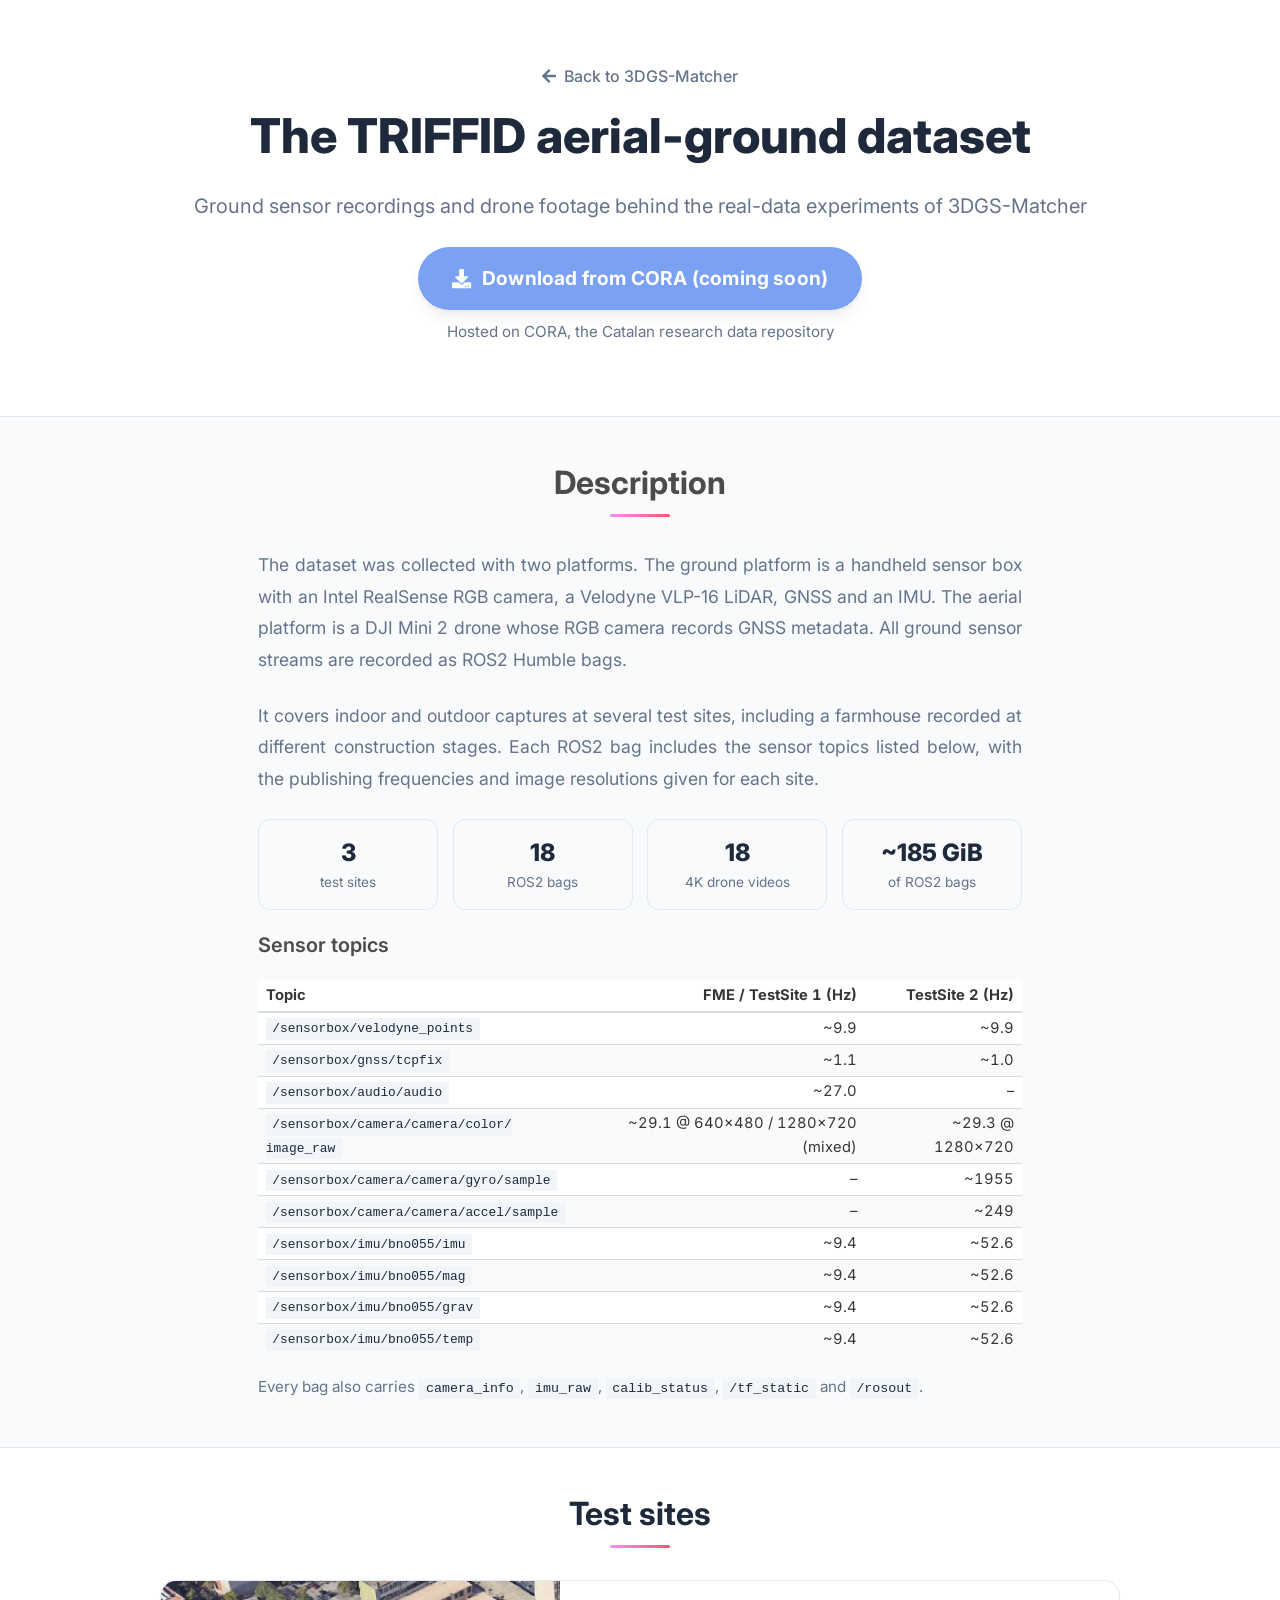
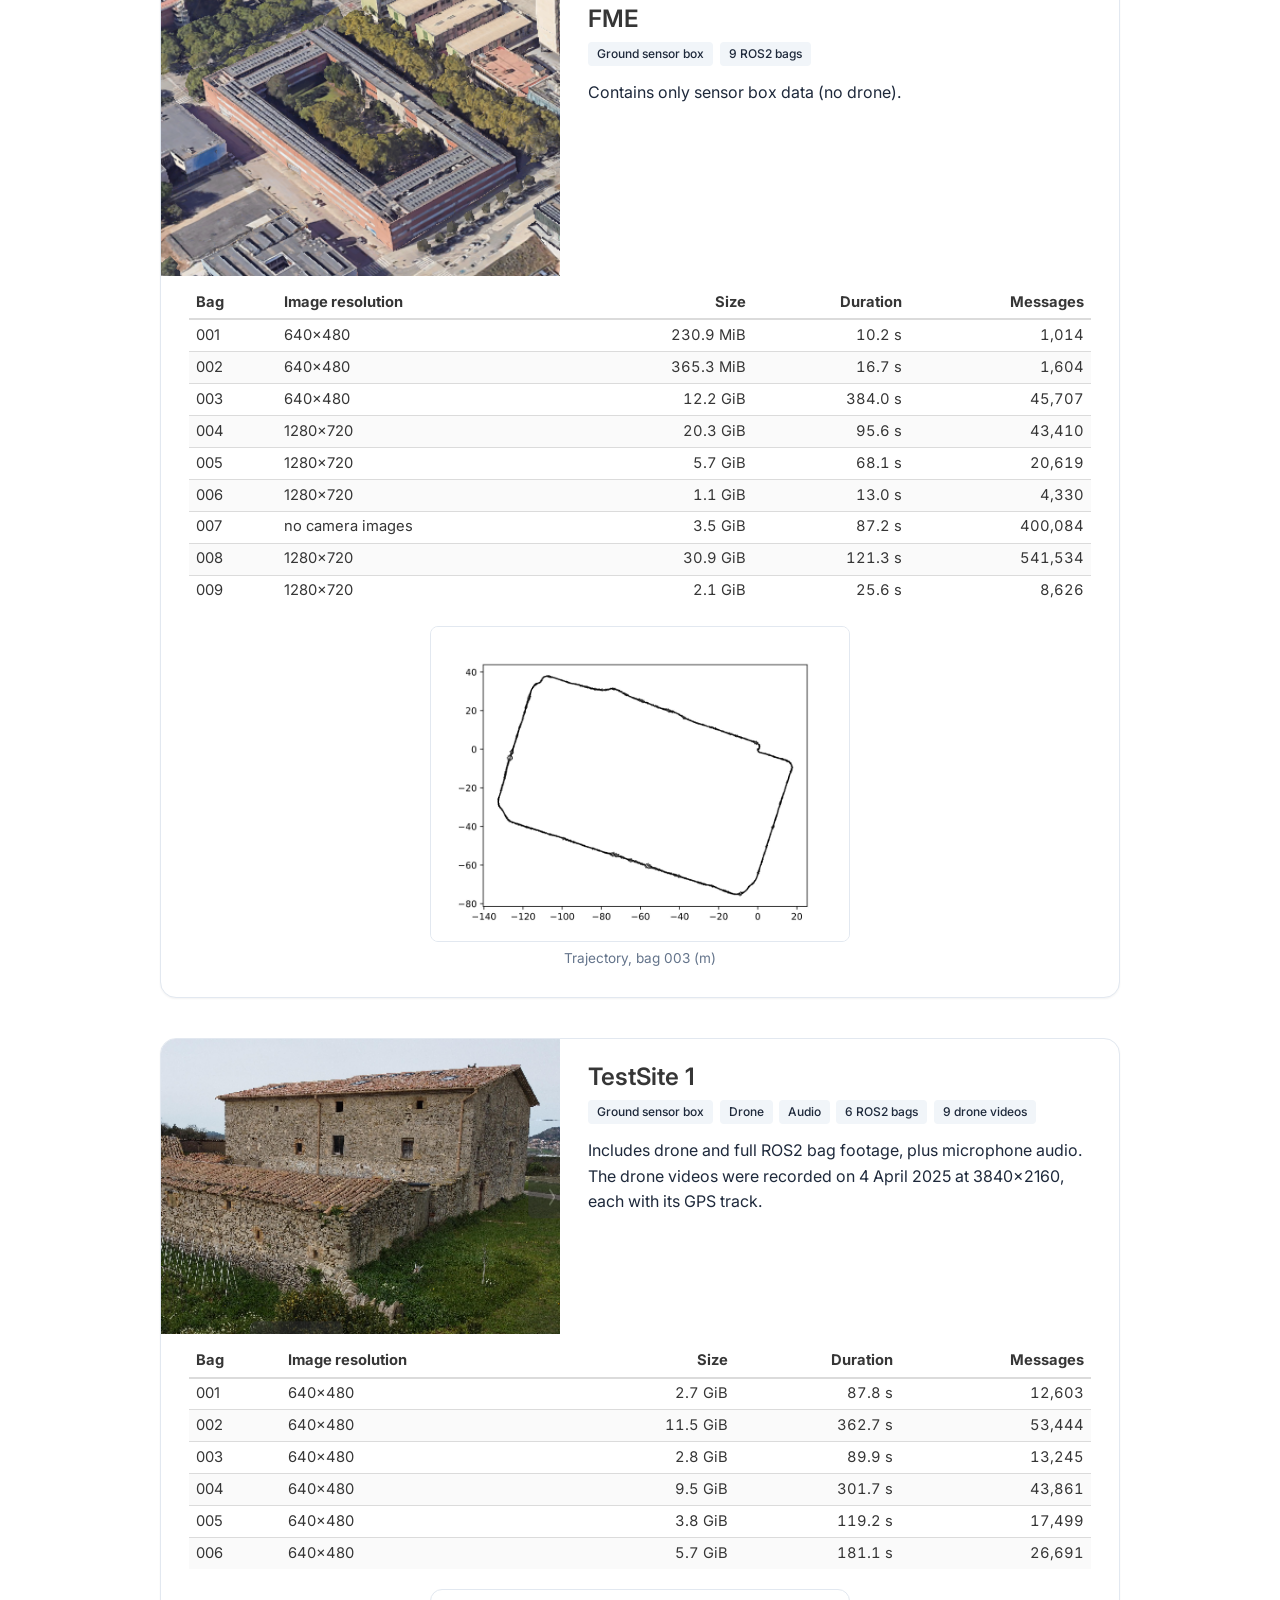
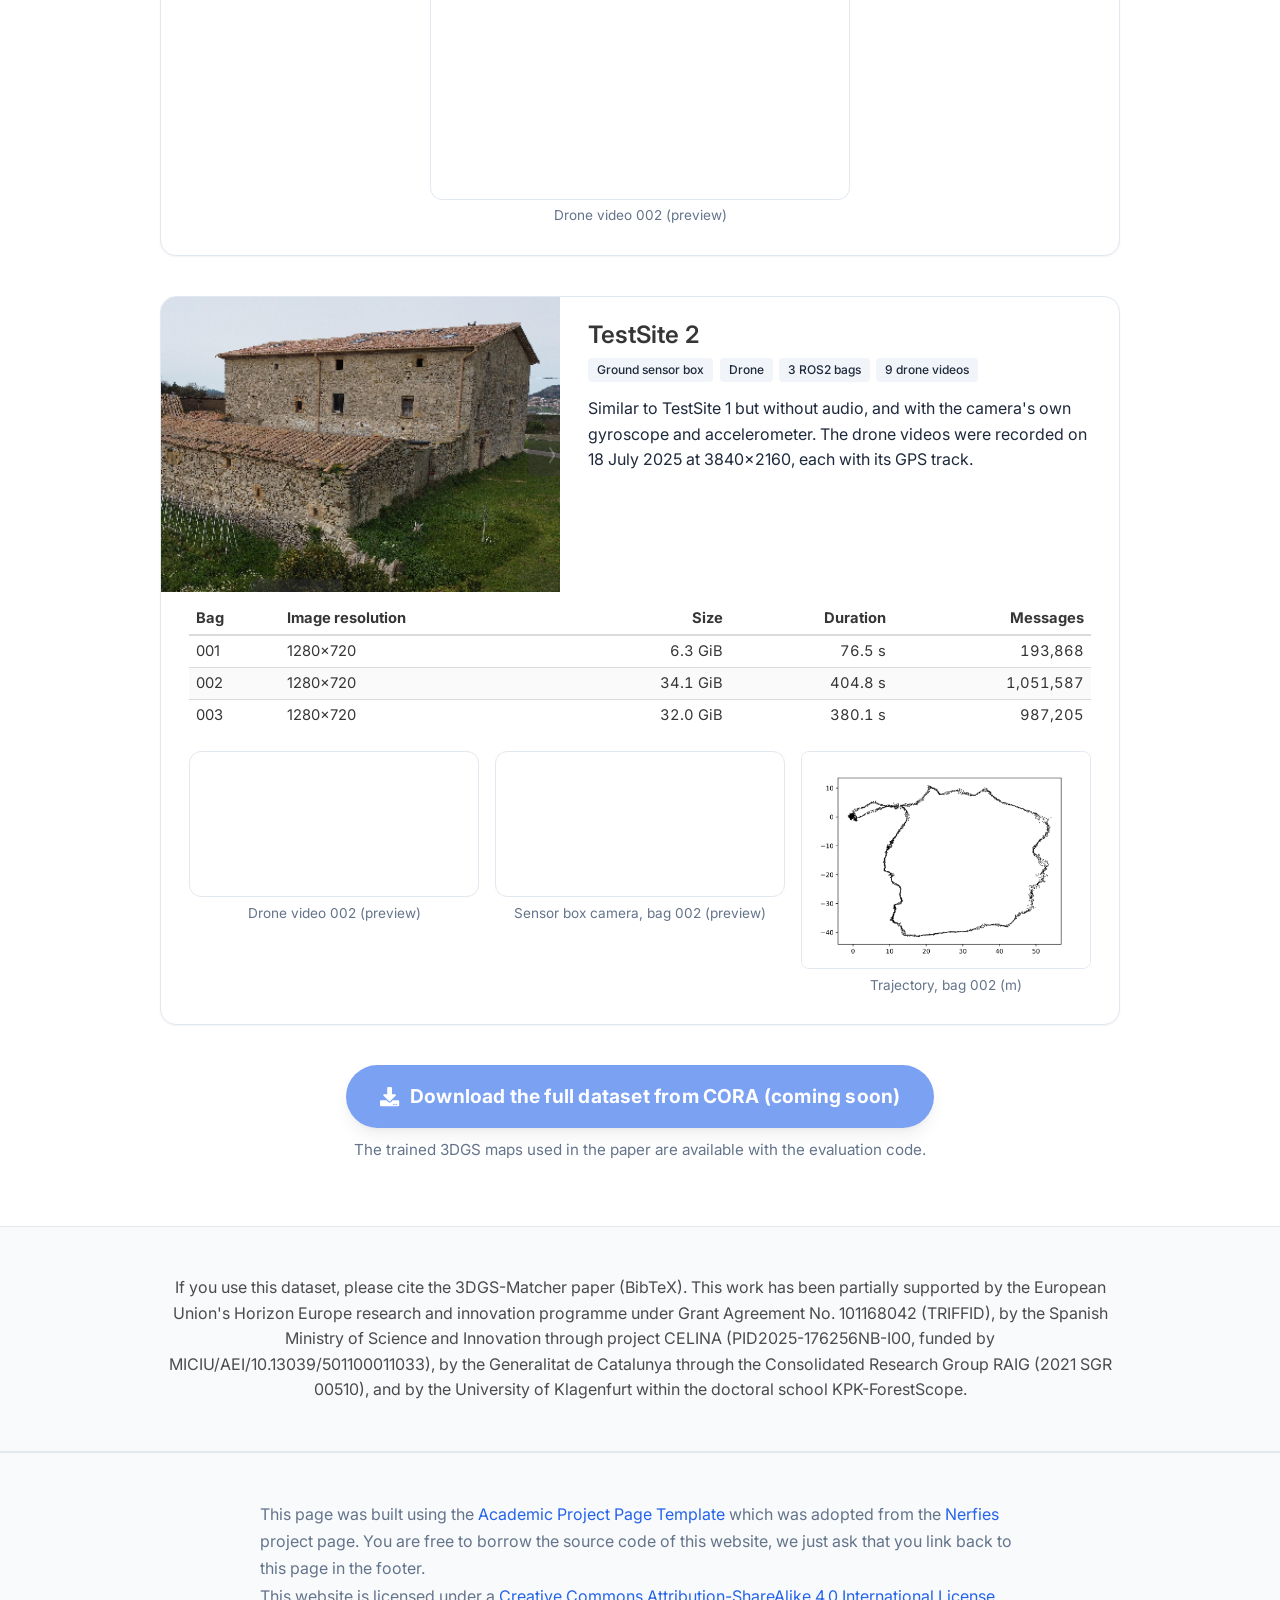
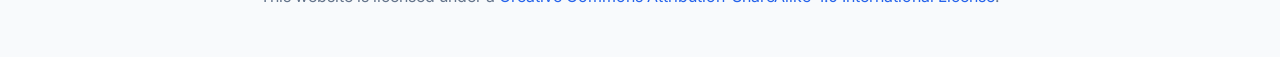
==== commit 7dadf42d: "Dataset page: mark CORA download as coming soon Co-Authored-By: Claude Opus 5.5 <noreply@anthropic.c" ====
--- a/dataset.html
+++ b/dataset.html
@@ -31,6 +31,8 @@
       box-shadow: var(--shadow-lg); transition: var(--transition);
     }
     .cora-button:hover { background: var(--primary-hover); transform: translateY(-2px); box-shadow: var(--shadow-xl); }
+    .cora-button.is-soon { opacity: 0.6; cursor: default; }
+    .cora-button.is-soon:hover { background: var(--primary-color); transform: none; box-shadow: var(--shadow-lg); }
     .cora-note { color: var(--text-secondary); font-size: 0.95rem; }
 
     .fact-grid { display: grid; grid-template-columns: repeat(auto-fit, minmax(150px, 1fr)); gap: 0.9rem; margin: 1.5rem 0; }
@@ -86,9 +88,9 @@
         </p>
 
         <div class="cora-cta">
-          <!-- TODO: replace CORA_URL with the dataset's CORA record (dataverse.csuc.cat) -->
-          <a class="cora-button" href="CORA_URL" target="_blank" rel="noopener">
-            <i class="fas fa-download"></i><span>Download from CORA</span>
+          <!-- TODO: when the CORA record is live, restore href="CORA_URL" target="_blank" rel="noopener", drop is-soon/aria-disabled and "(coming soon)" -->
+          <a class="cora-button is-soon" aria-disabled="true" title="Upload in progress">
+            <i class="fas fa-download"></i><span>Download from CORA (coming soon)</span>
           </a>
           <span class="cora-note">Hosted on CORA, the Catalan research data repository</span>
         </div>
@@ -247,8 +249,8 @@
       </article>
 
       <div class="cora-cta" style="margin-bottom: 1rem;">
-        <a class="cora-button" href="CORA_URL" target="_blank" rel="noopener">
-          <i class="fas fa-download"></i><span>Download the full dataset from CORA</span>
+        <a class="cora-button is-soon" aria-disabled="true" title="Upload in progress">
+          <i class="fas fa-download"></i><span>Download the full dataset from CORA (coming soon)</span>
         </a>
         <span class="cora-note">The trained 3DGS maps used in the paper are available with the evaluation code.</span>
       </div>
